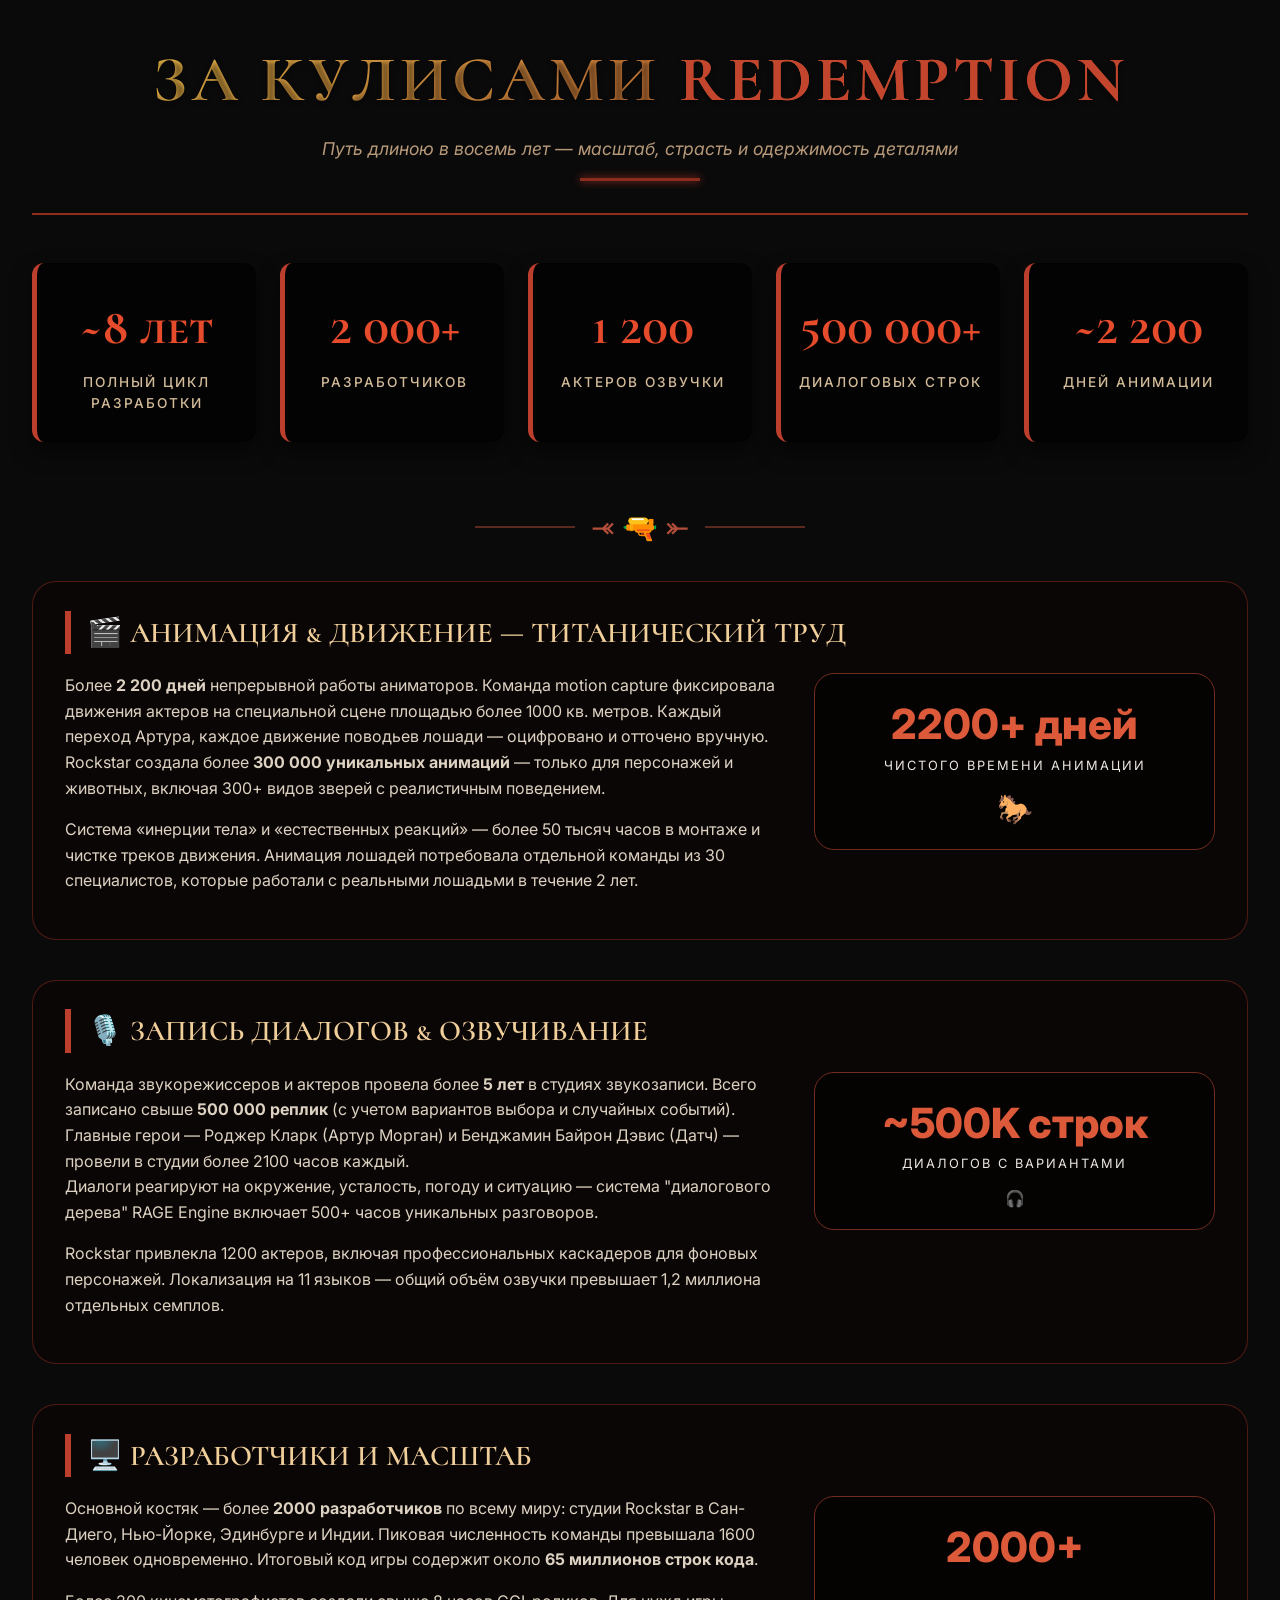
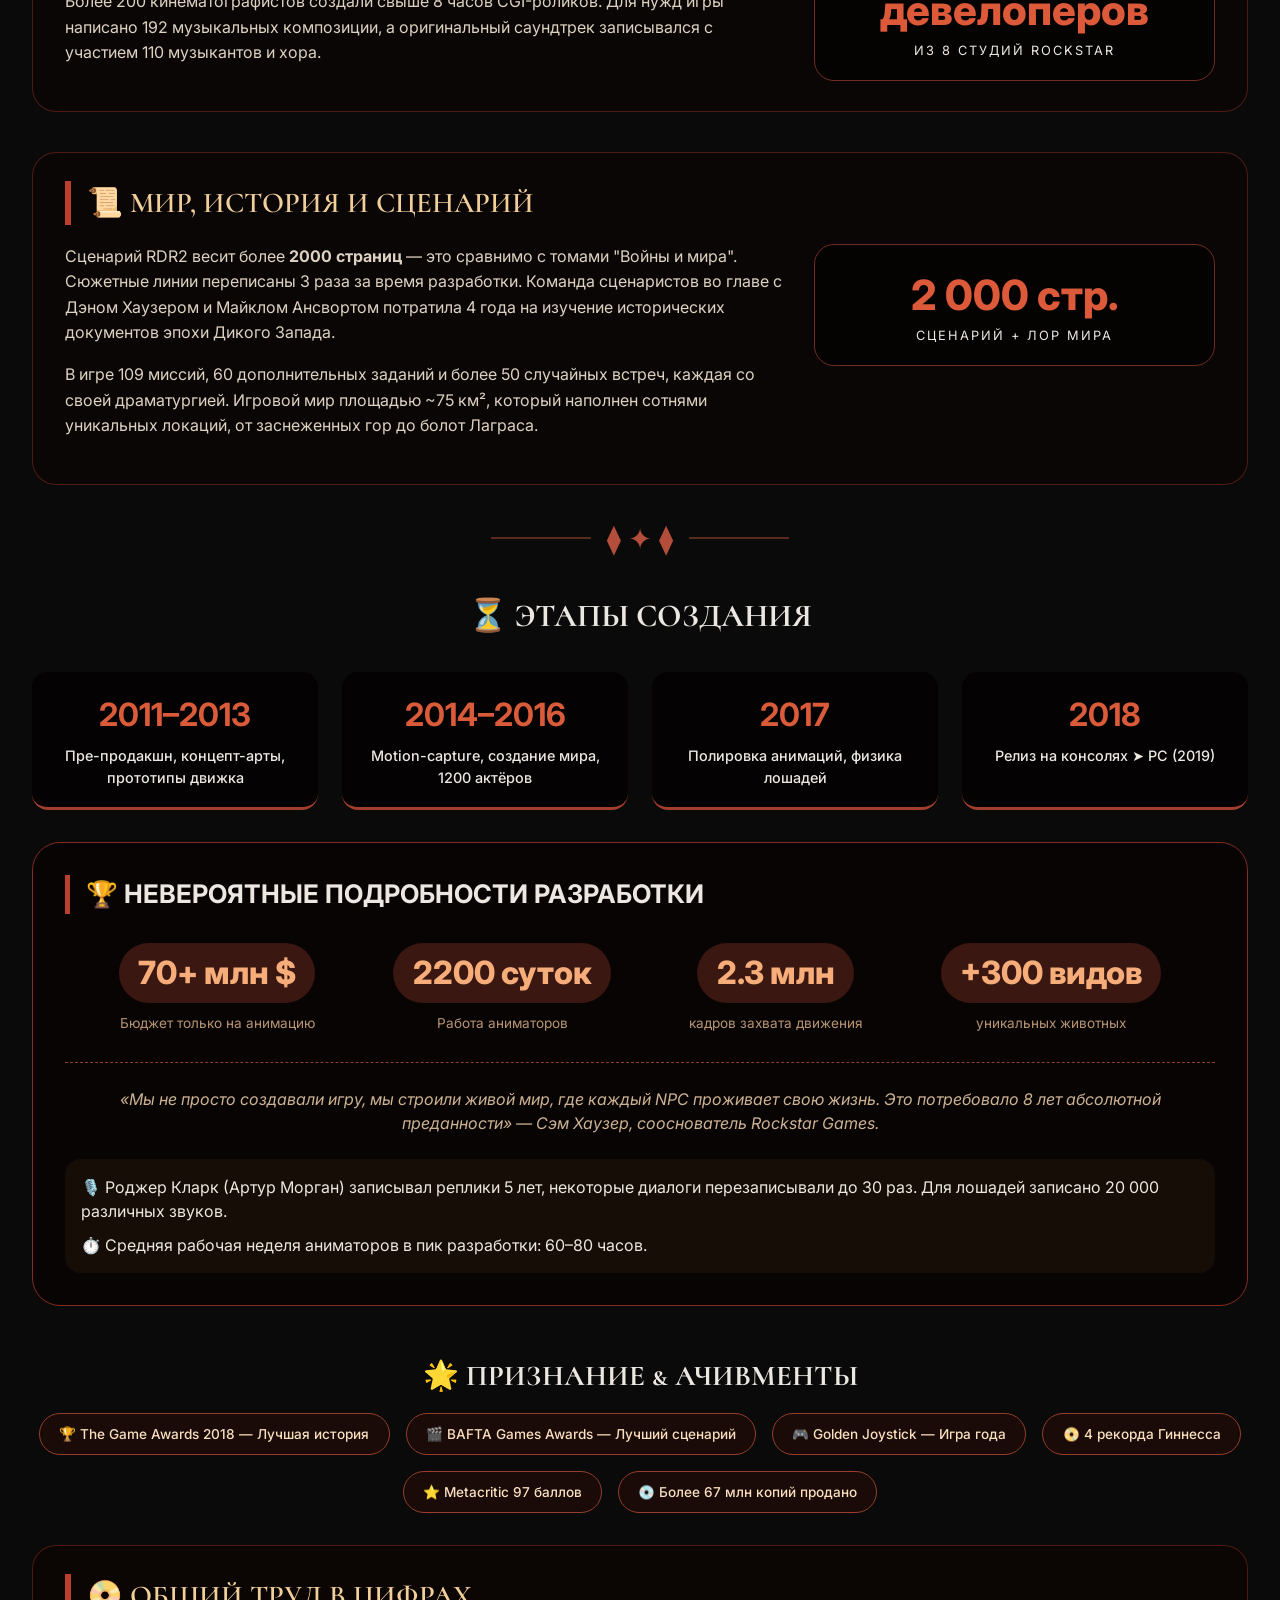
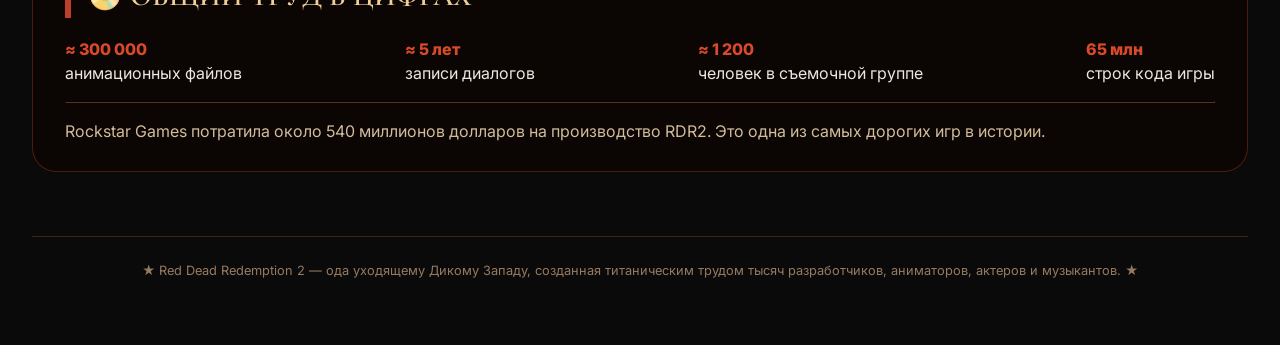
==== achievements.html @ f27c742d "Add files via upload" ====
<!DOCTYPE html>
<html lang="ru">
<head>
    <meta charset="UTF-8">
    <meta name="viewport" content="width=device-width, initial-scale=1.0, user-scalable=yes">
    <title>Red Dead Redemption 2 | Путь разработки & Достижения</title>
    <link href="https://fonts.googleapis.com/css2?family=Cormorant+SC:wght@300;400;600;700&family=Inter:opsz,wght@14..32,300;14..32,400;14..32,600;14..32,700&display=swap" rel="stylesheet">
    <style>
        * {
            margin: 0;
            padding: 0;
            box-sizing: border-box;
        }

        body {
            position: relative;
            background: #0a0a0a;
            font-family: 'Inter', 'Segoe UI', system-ui, sans-serif;
            color: #ece7e1;
            line-height: 1.5;
            scroll-behavior: smooth;
            min-height: 100vh;
        }

        /* НОВЫЙ ФОН - СИЛУЭТ КОВБОЯ / ВЕСТЕРН */
        body::before {
            content: "";
            position: fixed;
            top: 0;
            left: 0;
            width: 100%;
            height: 100%;
            z-index: -2;
            background-image: url('https://images.pexels.com/photos/1413412/rancher-sunset-silhouette-horse-1413412.jpeg?auto=compress&cs=tinysrgb&w=1600');
            background-size: cover;
            background-position: center 40%;
            background-repeat: no-repeat;
            filter: brightness(0.28) contrast(1.15) sepia(0.25) saturate(0.9);
        }

        /* ЛЁГКАЯ ТЕКСТУРА ДЛЯ АТМОСФЕРЫ (можно убрать, если не нравится) */
        body::after {
            content: "";
            position: fixed;
            top: 0;
            left: 0;
            width: 100%;
            height: 100%;
            z-index: -1;
            background-image: url('https://www.transparenttextures.com/patterns/old-map.png');
            background-repeat: repeat;
            opacity: 0.12;
            pointer-events: none;
        }

        ::-webkit-scrollbar {
            width: 8px;
        }
        ::-webkit-scrollbar-track {
            background: #1a0a0a;
        }
        ::-webkit-scrollbar-thumb {
            background: #8b2c1d;
            border-radius: 6px;
        }

        .rdr-container {
            max-width: 1400px;
            margin: 0 auto;
            padding: 2rem 2rem 4rem;
            position: relative;
            z-index: 1;
        }

        .achievement-hero {
            text-align: center;
            margin-bottom: 3rem;
            border-bottom: 2px solid #942c1c;
            padding-bottom: 2rem;
        }
        .achievement-hero h1 {
            font-family: 'Cormorant SC', serif;
            font-size: 4rem;
            letter-spacing: 4px;
            font-weight: 700;
            text-transform: uppercase;
            background: linear-gradient(135deg, #f2c94c, #c0392b);
            -webkit-background-clip: text;
            background-clip: text;
            color: transparent;
            text-shadow: 0 2px 5px rgba(0,0,0,0.5);
        }
        .hero-sub {
            font-size: 1.1rem;
            color: #b89a7a;
            margin-top: 0.5rem;
            font-style: italic;
        }
        .brand-sep {
            width: 120px;
            height: 3px;
            background: #8b2c1d;
            margin: 1rem auto 0;
            box-shadow: 0 0 8px #c0392b;
        }

        .stats-grid {
            display: flex;
            flex-wrap: wrap;
            justify-content: space-between;
            gap: 1.5rem;
            margin: 3rem 0 4rem;
        }
        .stat-card {
            background: rgba(0, 0, 0, 0.7);
            backdrop-filter: blur(4px);
            border-left: 5px solid #bc3f2e;
            flex: 1;
            min-width: 170px;
            padding: 1.8rem 1rem;
            text-align: center;
            border-radius: 12px;
            transition: all 0.2s ease;
            box-shadow: 0 10px 20px rgba(0,0,0,0.5);
        }
        .stat-card:hover {
            transform: translateY(-6px);
            border-left-color: #e6552e;
            background: rgba(20, 5, 5, 0.85);
        }
        .stat-number {
            font-size: 3rem;
            font-weight: 800;
            font-family: 'Cormorant SC', monospace;
            color: #e64b2c;
        }
        .stat-label {
            font-size: 0.85rem;
            text-transform: uppercase;
            font-weight: 500;
            letter-spacing: 2px;
            color: #d4bc9a;
            margin-top: 8px;
        }

        .revolver-divider {
            display: flex;
            justify-content: center;
            align-items: center;
            gap: 1rem;
            margin: 2rem 0;
        }
        .divider-line {
            height: 2px;
            background: #5a2a1f;
            width: 100px;
        }
        .divider-icon {
            color: #b34e3a;
            font-size: 1.8rem;
        }

        .dev-facts {
            display: flex;
            flex-direction: column;
            gap: 2.5rem;
        }
        .fact-block {
            background: rgba(12, 6, 6, 0.75);
            border-radius: 24px;
            padding: 1.8rem 2rem;
            border: 1px solid rgba(180, 60, 40, 0.4);
            backdrop-filter: blur(4px);
        }
        .fact-block h2 {
            font-size: 1.8rem;
            font-weight: 600;
            font-family: 'Cormorant SC', serif;
            border-left: 6px solid #bc3f2e;
            padding-left: 1rem;
            margin-bottom: 1.2rem;
            color: #f0cf9a;
        }
        .fact-detail {
            display: flex;
            flex-wrap: wrap;
            gap: 1.8rem;
            justify-content: space-between;
            align-items: flex-start;
        }
        .fact-text {
            flex: 2;
            font-size: 1rem;
            color: #ddd2c2;
            line-height: 1.6;
        }
        .fact-text p {
            margin-bottom: 1rem;
        }
        .fact-highlight {
            flex: 1;
            background: #00000080;
            border-radius: 20px;
            padding: 1.2rem;
            text-align: center;
            border: 1px solid #712e1f;
            backdrop-filter: blur(2px);
        }
        .highlight-number {
            font-size: 2.6rem;
            font-weight: 800;
            color: #dc5a3a;
        }
        .highlight-caption {
            font-size: 0.8rem;
            text-transform: uppercase;
            letter-spacing: 2px;
        }

        .timeline-grid {
            display: grid;
            grid-template-columns: repeat(auto-fit, minmax(240px, 1fr));
            gap: 1.5rem;
            margin: 2rem 0;
        }
        .timeline-item {
            background: #030000cc;
            padding: 1.2rem;
            border-radius: 16px;
            text-align: center;
            border-bottom: 3px solid #a03f2c;
            backdrop-filter: blur(3px);
        }
        .timeline-year {
            font-size: 2rem;
            font-weight: 700;
            color: #da5b3a;
        }
        .timeline-desc {
            font-weight: 500;
            font-size: 0.9rem;
            margin-top: 6px;
        }

        .dev-crew {
            background: rgba(10, 4, 4, 0.85);
            border-radius: 28px;
            padding: 2rem;
            margin-top: 1rem;
            border: 1px solid #862c1e;
            backdrop-filter: blur(5px);
        }
        .crew-stats {
            display: flex;
            flex-wrap: wrap;
            justify-content: space-evenly;
            gap: 1.5rem;
            margin: 1.8rem 0;
        }
        .crew-stat {
            text-align: center;
        }
        .crew-number {
            font-size: 2rem;
            font-weight: 800;
            background: #3a1710;
            padding: 0.4rem 1.2rem;
            border-radius: 60px;
            display: inline-block;
            color: #f6ad7a;
        }
        .crew-label {
            font-size: 0.85rem;
            margin-top: 0.6rem;
            color: #b79573;
        }
        .quote {
            font-style: italic;
            text-align: center;
            border-top: 1px dashed #8f412e;
            padding-top: 1.5rem;
            color: #ccb393;
        }

        .awards-section {
            margin: 3rem 0 2rem;
        }
        .awards-grid {
            display: flex;
            flex-wrap: wrap;
            gap: 1rem;
            justify-content: center;
        }
        .award-badge {
            background: #1e0c08cc;
            padding: 0.6rem 1.2rem;
            border-radius: 50px;
            font-size: 0.85rem;
            font-weight: 500;
            border: 1px solid #943f2c;
            color: #fadfbf;
            backdrop-filter: blur(2px);
        }

        .footer-note {
            text-align: center;
            margin-top: 4rem;
            padding-top: 1.5rem;
            border-top: 1px solid #3f241c;
            font-size: 0.8rem;
            color: #967a60;
        }

        @media (max-width: 780px) {
            .rdr-container {
                padding: 1rem;
            }
            .achievement-hero h1 {
                font-size: 2.6rem;
            }
            .stat-card {
                min-width: 140px;
            }
            .fact-block {
                padding: 1rem;
            }
        }
    </style>
</head>
<body>
<div class="rdr-container">
    <div class="achievement-hero">
        <h1>ЗА КУЛИСАМИ <span style="color:#c4452e;">REDEMPTION</span></h1>
        <div class="hero-sub">Путь длиною в восемь лет — масштаб, страсть и одержимость деталями</div>
        <div class="brand-sep"></div>
    </div>

    <div class="stats-grid">
        <div class="stat-card"><div class="stat-number">~8 лет</div><div class="stat-label">Полный цикл разработки</div></div>
        <div class="stat-card"><div class="stat-number">2 000+</div><div class="stat-label">разработчиков</div></div>
        <div class="stat-card"><div class="stat-number">1 200</div><div class="stat-label">актеров озвучки</div></div>
        <div class="stat-card"><div class="stat-number">500 000+</div><div class="stat-label">диалоговых строк</div></div>
        <div class="stat-card"><div class="stat-number">~2 200</div><div class="stat-label">дней анимации</div></div>
    </div>

    <div class="revolver-divider"><div class="divider-line"></div><div class="divider-icon">⤛ 🔫 ⤜</div><div class="divider-line"></div></div>

    <div class="dev-facts">
        <div class="fact-block">
            <h2>🎬 АНИМАЦИЯ & ДВИЖЕНИЕ — ТИТАНИЧЕСКИЙ ТРУД</h2>
            <div class="fact-detail">
                <div class="fact-text">
                    <p>Более <strong>2 200 дней</strong> непрерывной работы аниматоров. Команда motion capture фиксировала движения актеров на специальной сцене площадью более 1000 кв. метров. Каждый переход Артура, каждое движение поводьев лошади — оцифровано и отточено вручную. Rockstar создала более <strong>300 000 уникальных анимаций</strong> — только для персонажей и животных, включая 300+ видов зверей с реалистичным поведением.</p>
                    <p>Система «инерции тела» и «естественных реакций» — более 50 тысяч часов в монтаже и чистке треков движения. Анимация лошадей потребовала отдельной команды из 30 специалистов, которые работали с реальными лошадьми в течение 2 лет.</p>
                </div>
                <div class="fact-highlight"><div class="highlight-number">2200+ дней</div><div class="highlight-caption">чистого времени анимации</div><div style="margin-top: 12px; font-size: 1.8rem;">🐎</div></div>
            </div>
        </div>

        <div class="fact-block">
            <h2>🎙️ ЗАПИСЬ ДИАЛОГОВ & ОЗВУЧИВАНИЕ</h2>
            <div class="fact-detail">
                <div class="fact-text">
                    <p>Команда звукорежиссеров и актеров провела более <strong>5 лет</strong> в студиях звукозаписи. Всего записано свыше <strong>500 000 реплик</strong> (с учетом вариантов выбора и случайных событий). Главные герои — Роджер Кларк (Артур Морган) и Бенджамин Байрон Дэвис (Датч) — провели в студии более 2100 часов каждый.<br> Диалоги реагируют на окружение, усталость, погоду и ситуацию — система "диалогового дерева" RAGE Engine включает 500+ часов уникальных разговоров.</p>
                    <p>Rockstar привлекла 1200 актеров, включая профессиональных каскадеров для фоновых персонажей. Локализация на 11 языков — общий объём озвучки превышает 1,2 миллиона отдельных семплов.</p>
                </div>
                <div class="fact-highlight"><div class="highlight-number">~500K строк</div><div class="highlight-caption">диалогов с вариантами</div><div style="margin-top: 12px;">🎧</div></div>
            </div>
        </div>

        <div class="fact-block">
            <h2>🖥️ РАЗРАБОТЧИКИ И МАСШТАБ</h2>
            <div class="fact-detail">
                <div class="fact-text">
                    <p>Основной костяк — более <strong>2000 разработчиков</strong> по всему миру: студии Rockstar в Сан-Диего, Нью-Йорке, Эдинбурге и Индии. Пиковая численность команды превышала 1600 человек одновременно. Итоговый код игры содержит около <strong>65 миллионов строк кода</strong>.</p>
                    <p>Более 200 кинематографистов создали свыше 8 часов CGI-роликов. Для нужд игры написано 192 музыкальных композиции, а оригинальный саундтрек записывался с участием 110 музыкантов и хора.</p>
                </div>
                <div class="fact-highlight"><div class="highlight-number">2000+ девелоперов</div><div class="highlight-caption">из 8 студий Rockstar</div></div>
            </div>
        </div>

        <div class="fact-block">
            <h2>📜 МИР, ИСТОРИЯ И СЦЕНАРИЙ</h2>
            <div class="fact-detail">
                <div class="fact-text">
                    <p>Сценарий RDR2 весит более <strong>2000 страниц</strong> — это сравнимо с томами "Войны и мира". Сюжетные линии переписаны 3 раза за время разработки. Команда сценаристов во главе с Дэном Хаузером и Майклом Ансвортом потратила 4 года на изучение исторических документов эпохи Дикого Запада.</p>
                    <p>В игре 109 миссий, 60 дополнительных заданий и более 50 случайных встреч, каждая со своей драматургией. Игровой мир площадью ~75 км², который наполнен сотнями уникальных локаций, от заснеженных гор до болот Лаграса.</p>
                </div>
                <div class="fact-highlight"><div class="highlight-number">2 000 стр.</div><div class="highlight-caption">сценарий + лор мира</div></div>
            </div>
        </div>
    </div>

    <div class="revolver-divider"><div class="divider-line"></div><div class="divider-icon">⧫ ✦ ⧫</div><div class="divider-line"></div></div>
    <h2 style="font-family: 'Cormorant SC'; font-size: 2rem; text-align:center; margin: 0 0 1rem;">⏳ ЭТАПЫ СОЗДАНИЯ</h2>
    <div class="timeline-grid">
        <div class="timeline-item"><div class="timeline-year">2011–2013</div><div class="timeline-desc">Пре-продакшн, концепт-арты, прототипы движка</div></div>
        <div class="timeline-item"><div class="timeline-year">2014–2016</div><div class="timeline-desc">Motion-capture, создание мира, 1200 актёров</div></div>
        <div class="timeline-item"><div class="timeline-year">2017</div><div class="timeline-desc">Полировка анимаций, физика лошадей</div></div>
        <div class="timeline-item"><div class="timeline-year">2018</div><div class="timeline-desc">Релиз на консолях ➤ PC (2019)</div></div>
    </div>

    <div class="dev-crew">
        <h2 style="font-size: 1.6rem; border-left: 5px solid #bc3f2e; padding-left: 1rem;">🏆 НЕВЕРОЯТНЫЕ ПОДРОБНОСТИ РАЗРАБОТКИ</h2>
        <div class="crew-stats">
            <div class="crew-stat"><span class="crew-number">70+ млн $</span><div class="crew-label">Бюджет только на анимацию</div></div>
            <div class="crew-stat"><span class="crew-number">2200 суток</span><div class="crew-label">Работа аниматоров</div></div>
            <div class="crew-stat"><span class="crew-number">2.3 млн</span><div class="crew-label">кадров захвата движения</div></div>
            <div class="crew-stat"><span class="crew-number">+300 видов</span><div class="crew-label">уникальных животных</div></div>
        </div>
        <div class="quote">
            «Мы не просто создавали игру, мы строили живой мир, где каждый NPC проживает свою жизнь. Это потребовало 8 лет абсолютной преданности» — Сэм Хаузер, сооснователь Rockstar Games.
        </div>
        <div style="background:#191007cc; border-radius: 1rem; padding: 1rem; margin-top: 1.5rem;">
            <p>🎙️ Роджер Кларк (Артур Морган) записывал реплики 5 лет, некоторые диалоги перезаписывали до 30 раз. Для лошадей записано 20 000 различных звуков.</p>
            <p style="margin-top: 10px;">⏱️ Средняя рабочая неделя аниматоров в пик разработки: 60–80 часов.</p>
        </div>
    </div>

    <div class="awards-section">
        <h2 style="font-family: 'Cormorant SC'; font-size: 1.8rem; text-align: center; margin-bottom: 1rem;">🌟 ПРИЗНАНИЕ & АЧИВМЕНТЫ</h2>
        <div class="awards-grid">
            <span class="award-badge">🏆 The Game Awards 2018 — Лучшая история</span>
            <span class="award-badge">🎬 BAFTA Games Awards — Лучший сценарий</span>
            <span class="award-badge">🎮 Golden Joystick — Игра года</span>
            <span class="award-badge">📀 4 рекорда Гиннесса</span>
            <span class="award-badge">⭐ Metacritic 97 баллов</span>
            <span class="award-badge">💿 Более 67 млн копий продано</span>
        </div>
    </div>

    <div class="fact-block" style="background: #0c0502cc;">
        <h2>📀 ОБЩИЙ ТРУД В ЦИФРАХ</h2>
        <div style="display: flex; flex-wrap: wrap; justify-content: space-between; gap: 16px;">
            <div><span style="color: #d94a2b; font-weight:800;">≈ 300 000</span><br>анимационных файлов</div>
            <div><span style="color: #d94a2b; font-weight:800;">≈ 5 лет</span><br>записи диалогов</div>
            <div><span style="color: #d94a2b; font-weight:800;">≈ 1 200</span><br>человек в съемочной группе</div>
            <div><span style="color: #d94a2b; font-weight:800;">65 млн</span><br>строк кода игры</div>
        </div>
        <hr style="border-color: #5e2f22; margin: 1rem 0;">
        <p style="color: #d3bc9b;">Rockstar Games потратила около 540 миллионов долларов на производство RDR2. Это одна из самых дорогих игр в истории.</p>
    </div>

    <div class="footer-note">
        <p>★ Red Dead Redemption 2 — ода уходящему Дикому Западу, созданная титаническим трудом тысяч разработчиков, аниматоров, актеров и музыкантов. ★</p>
    </div>
</div>
</body>
</html>
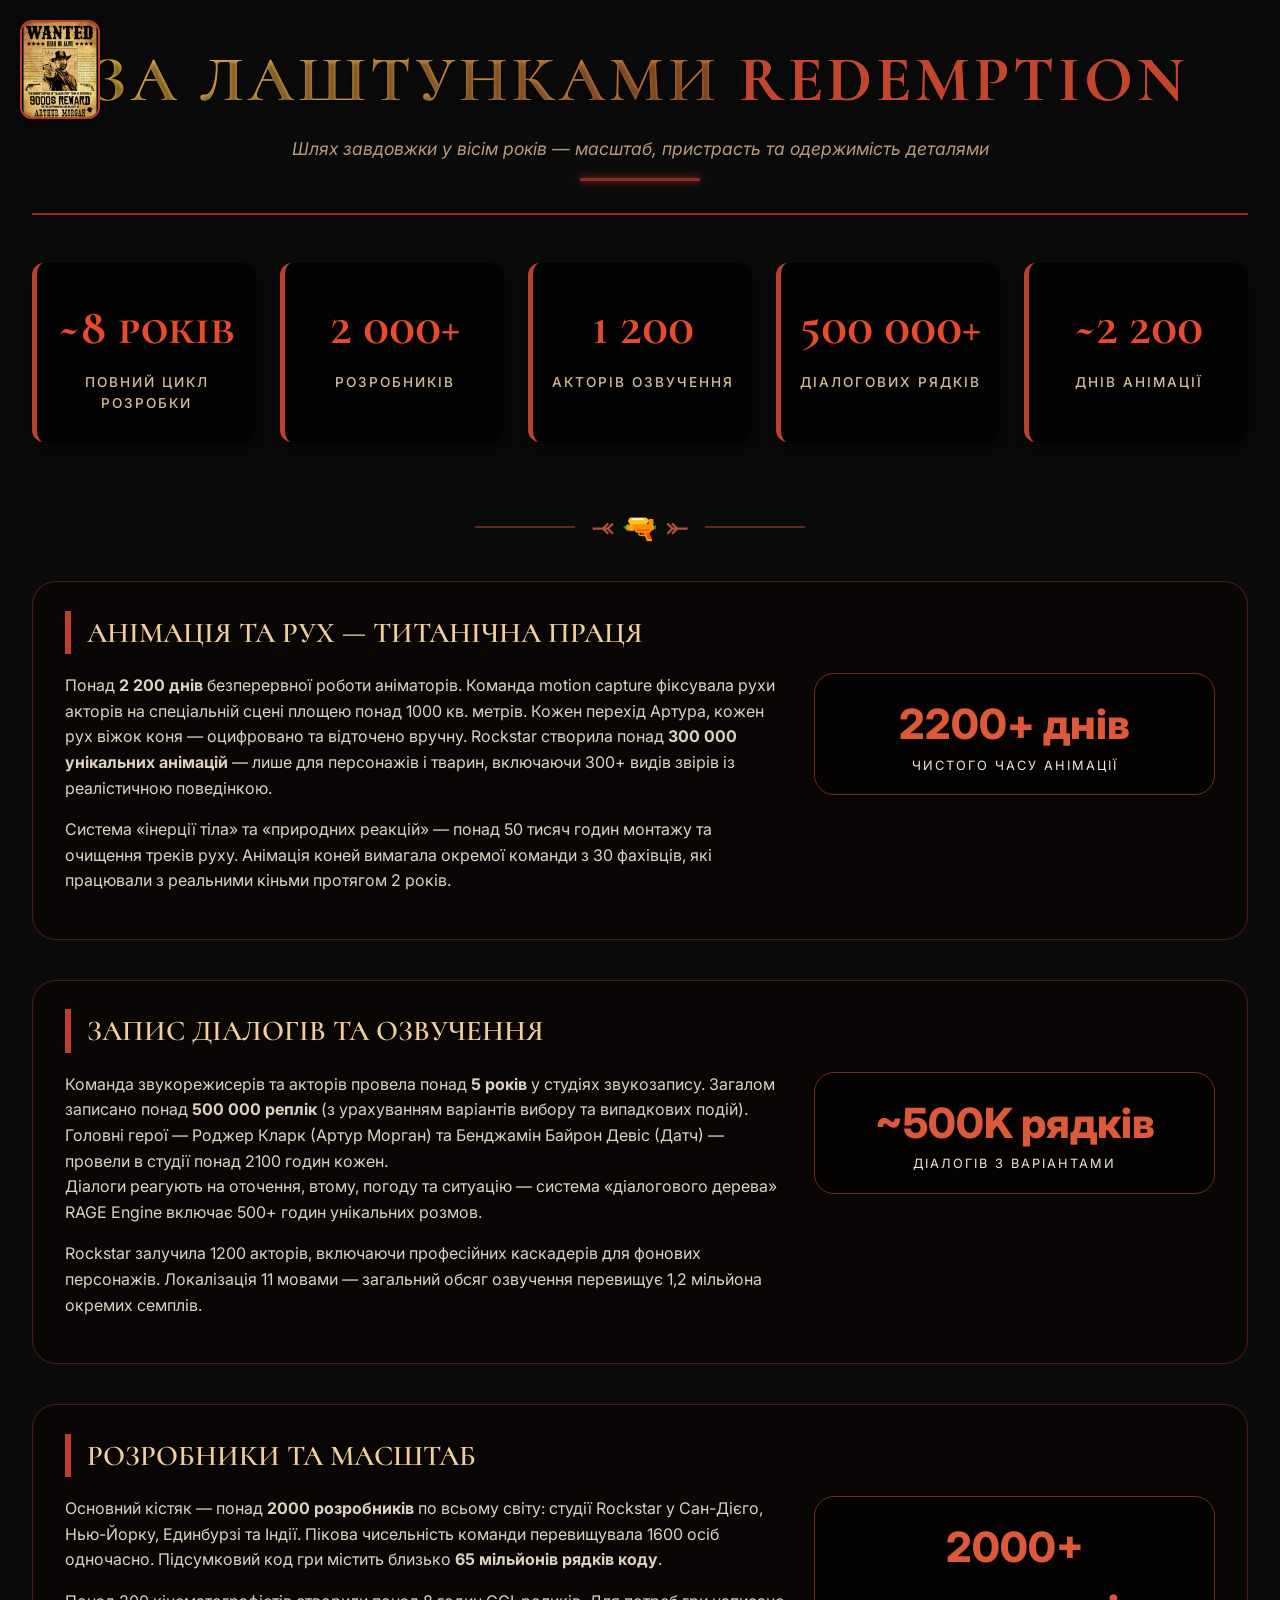
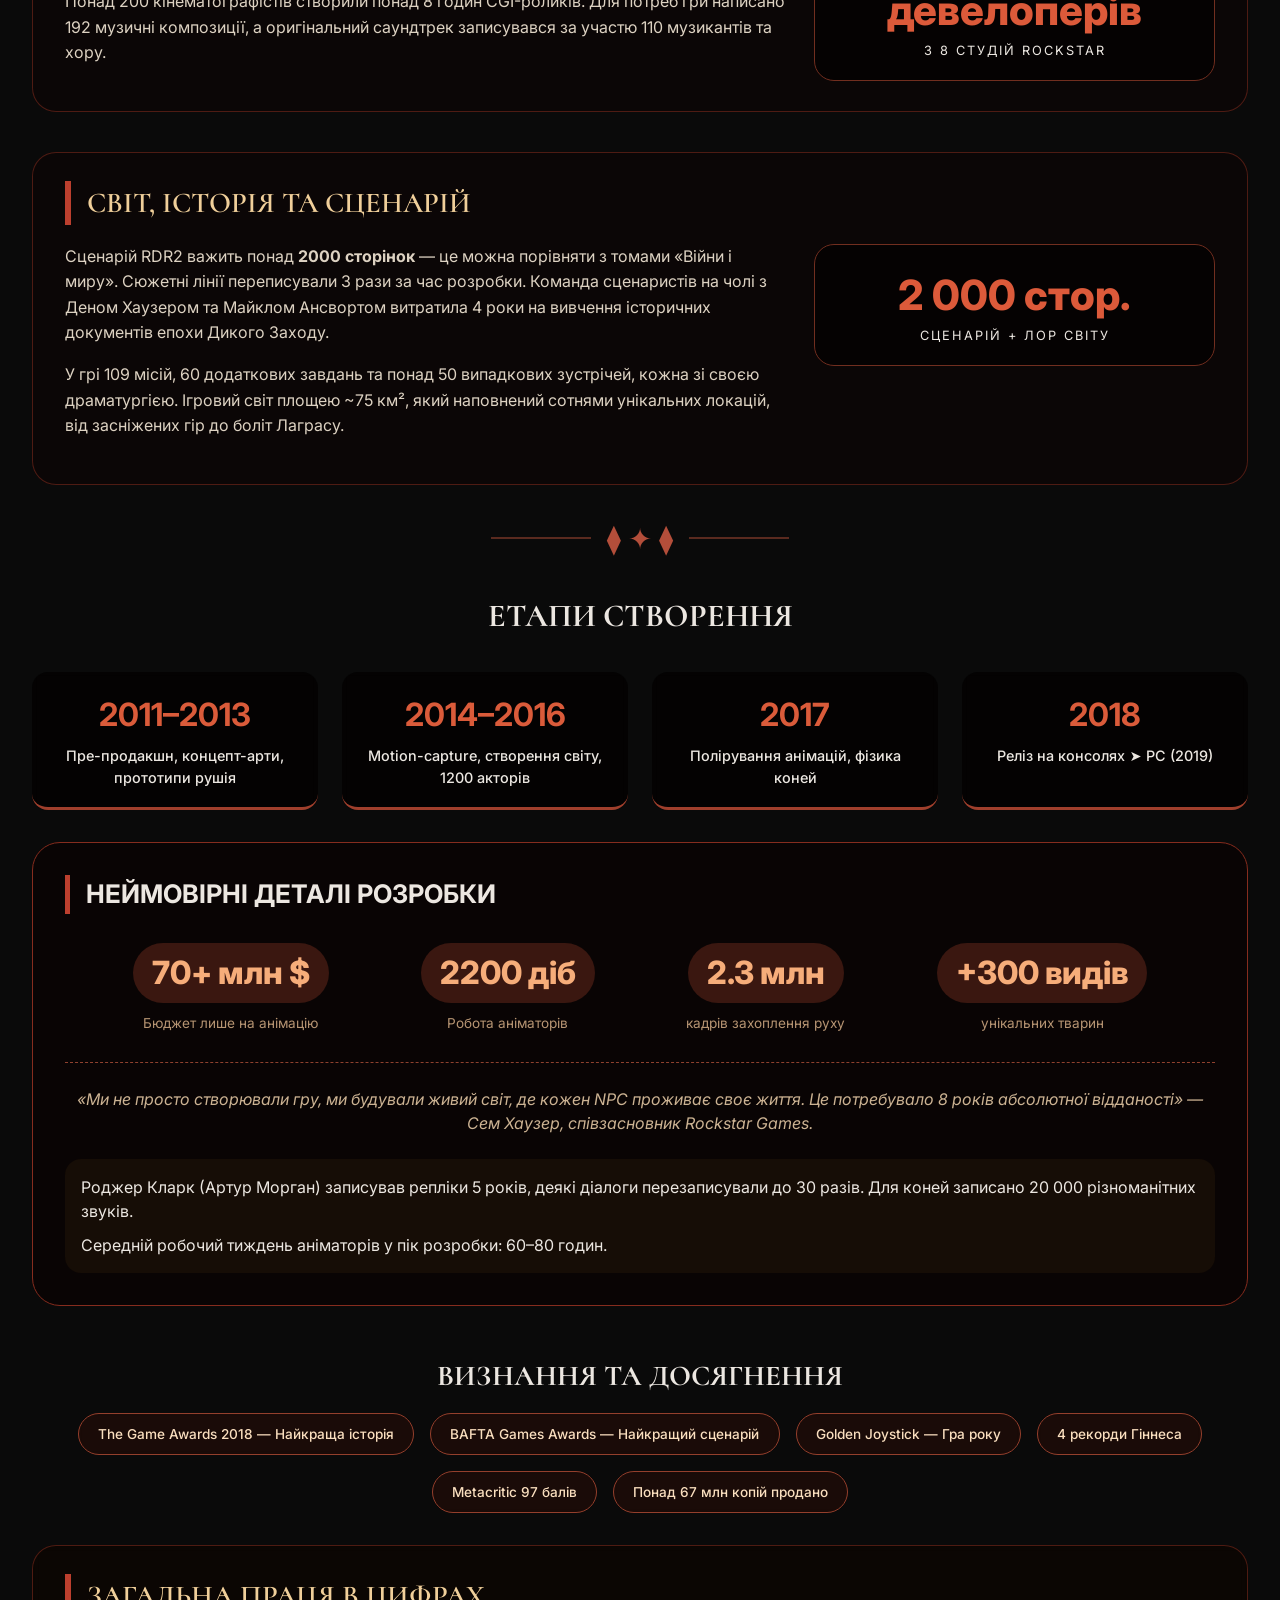
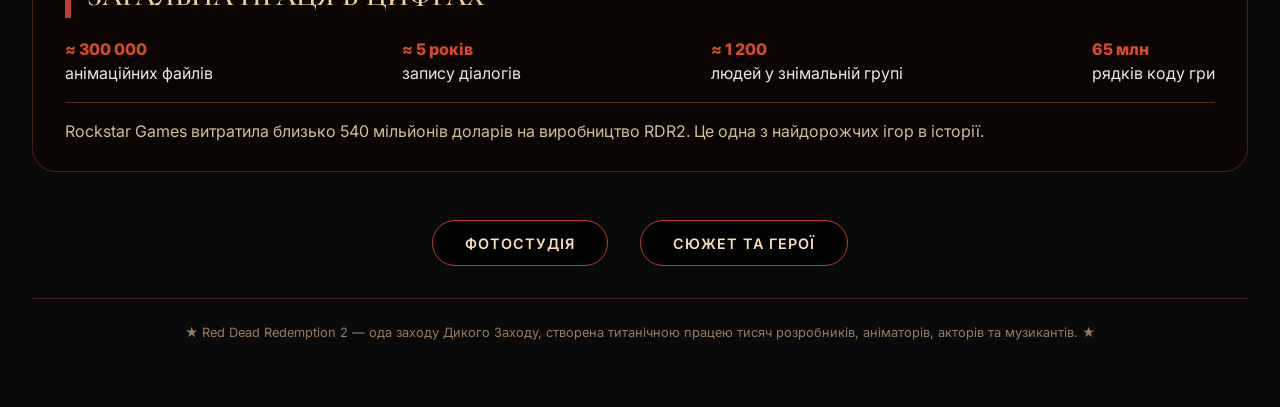
==== commit 68cfcb7d: "Add files via upload" ====
--- a/achievements.html
+++ b/achievements.html
@@ -1,9 +1,9 @@
 <!DOCTYPE html>
-<html lang="ru">
+<html lang="uk">
 <head>
     <meta charset="UTF-8">
     <meta name="viewport" content="width=device-width, initial-scale=1.0, user-scalable=yes">
-    <title>Red Dead Redemption 2 | Путь разработки & Достижения</title>
+    <title>Red Dead Redemption 2 | Шлях розробки та Досягнення</title>
     <link href="https://fonts.googleapis.com/css2?family=Cormorant+SC:wght@300;400;600;700&family=Inter:opsz,wght@14..32,300;14..32,400;14..32,600;14..32,700&display=swap" rel="stylesheet">
     <style>
         * {
@@ -22,7 +22,6 @@
             min-height: 100vh;
         }
 
-        /* НОВЫЙ ФОН - СИЛУЭТ КОВБОЯ / ВЕСТЕРН */
         body::before {
             content: "";
             position: fixed;
@@ -38,7 +37,6 @@
             filter: brightness(0.28) contrast(1.15) sepia(0.25) saturate(0.9);
         }
 
-        /* ЛЁГКАЯ ТЕКСТУРА ДЛЯ АТМОСФЕРЫ (можно убрать, если не нравится) */
         body::after {
             content: "";
             position: fixed;
@@ -72,6 +70,29 @@
             z-index: 1;
         }
 
+        .back-home {
+            position: fixed;
+            top: 20px;
+            left: 20px;
+            z-index: 100;
+            transition: transform 0.2s ease;
+            cursor: pointer;
+        }
+        .back-home img {
+            width: 80px;
+            height: auto;
+            border-radius: 12px;
+            border: 2px solid #bc3f2e;
+            box-shadow: 0 5px 15px rgba(0,0,0,0.5);
+            transition: all 0.2s;
+            background: #1a0a0a;
+        }
+        .back-home img:hover {
+            transform: scale(1.05);
+            border-color: #e6552e;
+            box-shadow: 0 8px 20px rgba(0,0,0,0.7);
+        }
+
         .achievement-hero {
             text-align: center;
             margin-bottom: 3rem;
@@ -302,9 +323,39 @@
             backdrop-filter: blur(2px);
         }
 
+        .bottom-nav {
+            display: flex;
+            justify-content: center;
+            gap: 2rem;
+            margin: 3rem 0 1rem;
+            flex-wrap: wrap;
+        }
+        .nav-btn {
+            background: rgba(0, 0, 0, 0.7);
+            backdrop-filter: blur(5px);
+            border: 1px solid #bc3f2e;
+            border-radius: 50px;
+            padding: 0.7rem 2rem;
+            text-decoration: none;
+            color: #fadfbf;
+            font-weight: 600;
+            letter-spacing: 1px;
+            font-size: 0.9rem;
+            transition: all 0.2s;
+            display: inline-flex;
+            align-items: center;
+            gap: 8px;
+        }
+        .nav-btn:hover {
+            background: #bc3f2e;
+            color: #0a0505;
+            border-color: #e6552e;
+            transform: translateY(-2px);
+        }
+
         .footer-note {
             text-align: center;
-            margin-top: 4rem;
+            margin-top: 2rem;
             padding-top: 1.5rem;
             border-top: 1px solid #3f241c;
             font-size: 0.8rem;
@@ -324,125 +375,142 @@
             .fact-block {
                 padding: 1rem;
             }
+            .back-home img {
+                width: 55px;
+            }
+            .back-home {
+                top: 10px;
+                left: 10px;
+            }
         }
     </style>
 </head>
 <body>
+
+<a href="index.html" class="back-home">
+    <img src="back.png" alt="Розшукується Артур Морган - Повернутися в головне меню">
+</a>
+
 <div class="rdr-container">
     <div class="achievement-hero">
-        <h1>ЗА КУЛИСАМИ <span style="color:#c4452e;">REDEMPTION</span></h1>
-        <div class="hero-sub">Путь длиною в восемь лет — масштаб, страсть и одержимость деталями</div>
+        <h1>ЗА ЛАШТУНКАМИ <span style="color:#c4452e;">REDEMPTION</span></h1>
+        <div class="hero-sub">Шлях завдовжки у вісім років — масштаб, пристрасть та одержимість деталями</div>
         <div class="brand-sep"></div>
     </div>
 
     <div class="stats-grid">
-        <div class="stat-card"><div class="stat-number">~8 лет</div><div class="stat-label">Полный цикл разработки</div></div>
-        <div class="stat-card"><div class="stat-number">2 000+</div><div class="stat-label">разработчиков</div></div>
-        <div class="stat-card"><div class="stat-number">1 200</div><div class="stat-label">актеров озвучки</div></div>
-        <div class="stat-card"><div class="stat-number">500 000+</div><div class="stat-label">диалоговых строк</div></div>
-        <div class="stat-card"><div class="stat-number">~2 200</div><div class="stat-label">дней анимации</div></div>
+        <div class="stat-card"><div class="stat-number">~8 років</div><div class="stat-label">Повний цикл розробки</div></div>
+        <div class="stat-card"><div class="stat-number">2 000+</div><div class="stat-label">розробників</div></div>
+        <div class="stat-card"><div class="stat-number">1 200</div><div class="stat-label">акторів озвучення</div></div>
+        <div class="stat-card"><div class="stat-number">500 000+</div><div class="stat-label">діалогових рядків</div></div>
+        <div class="stat-card"><div class="stat-number">~2 200</div><div class="stat-label">днів анімації</div></div>
     </div>
 
     <div class="revolver-divider"><div class="divider-line"></div><div class="divider-icon">⤛ 🔫 ⤜</div><div class="divider-line"></div></div>
 
     <div class="dev-facts">
         <div class="fact-block">
-            <h2>🎬 АНИМАЦИЯ & ДВИЖЕНИЕ — ТИТАНИЧЕСКИЙ ТРУД</h2>
+            <h2>АНІМАЦІЯ ТА РУХ — ТИТАНІЧНА ПРАЦЯ</h2>
             <div class="fact-detail">
                 <div class="fact-text">
-                    <p>Более <strong>2 200 дней</strong> непрерывной работы аниматоров. Команда motion capture фиксировала движения актеров на специальной сцене площадью более 1000 кв. метров. Каждый переход Артура, каждое движение поводьев лошади — оцифровано и отточено вручную. Rockstar создала более <strong>300 000 уникальных анимаций</strong> — только для персонажей и животных, включая 300+ видов зверей с реалистичным поведением.</p>
-                    <p>Система «инерции тела» и «естественных реакций» — более 50 тысяч часов в монтаже и чистке треков движения. Анимация лошадей потребовала отдельной команды из 30 специалистов, которые работали с реальными лошадьми в течение 2 лет.</p>
+                    <p>Понад <strong>2 200 днів</strong> безперервної роботи аніматорів. Команда motion capture фіксувала рухи акторів на спеціальній сцені площею понад 1000 кв. метрів. Кожен перехід Артура, кожен рух віжок коня — оцифровано та відточено вручну. Rockstar створила понад <strong>300 000 унікальних анімацій</strong> — лише для персонажів і тварин, включаючи 300+ видів звірів із реалістичною поведінкою.</p>
+                    <p>Система «інерції тіла» та «природних реакцій» — понад 50 тисяч годин монтажу та очищення треків руху. Анімація коней вимагала окремої команди з 30 фахівців, які працювали з реальними кіньми протягом 2 років.</p>
                 </div>
-                <div class="fact-highlight"><div class="highlight-number">2200+ дней</div><div class="highlight-caption">чистого времени анимации</div><div style="margin-top: 12px; font-size: 1.8rem;">🐎</div></div>
+                <div class="fact-highlight"><div class="highlight-number">2200+ днів</div><div class="highlight-caption">чистого часу анімації</div></div>
             </div>
         </div>
 
         <div class="fact-block">
-            <h2>🎙️ ЗАПИСЬ ДИАЛОГОВ & ОЗВУЧИВАНИЕ</h2>
+            <h2>ЗАПИС ДІАЛОГІВ ТА ОЗВУЧЕННЯ</h2>
             <div class="fact-detail">
                 <div class="fact-text">
-                    <p>Команда звукорежиссеров и актеров провела более <strong>5 лет</strong> в студиях звукозаписи. Всего записано свыше <strong>500 000 реплик</strong> (с учетом вариантов выбора и случайных событий). Главные герои — Роджер Кларк (Артур Морган) и Бенджамин Байрон Дэвис (Датч) — провели в студии более 2100 часов каждый.<br> Диалоги реагируют на окружение, усталость, погоду и ситуацию — система "диалогового дерева" RAGE Engine включает 500+ часов уникальных разговоров.</p>
-                    <p>Rockstar привлекла 1200 актеров, включая профессиональных каскадеров для фоновых персонажей. Локализация на 11 языков — общий объём озвучки превышает 1,2 миллиона отдельных семплов.</p>
+                    <p>Команда звукорежисерів та акторів провела понад <strong>5 років</strong> у студіях звукозапису. Загалом записано понад <strong>500 000 реплік</strong> (з урахуванням варіантів вибору та випадкових подій). Головні герої — Роджер Кларк (Артур Морган) та Бенджамін Байрон Девіс (Датч) — провели в студії понад 2100 годин кожен.<br> Діалоги реагують на оточення, втому, погоду та ситуацію — система «діалогового дерева» RAGE Engine включає 500+ годин унікальних розмов.</p>
+                    <p>Rockstar залучила 1200 акторів, включаючи професійних каскадерів для фонових персонажів. Локалізація 11 мовами — загальний обсяг озвучення перевищує 1,2 мільйона окремих семплів.</p>
                 </div>
-                <div class="fact-highlight"><div class="highlight-number">~500K строк</div><div class="highlight-caption">диалогов с вариантами</div><div style="margin-top: 12px;">🎧</div></div>
+                <div class="fact-highlight"><div class="highlight-number">~500K рядків</div><div class="highlight-caption">діалогів з варіантами</div></div>
             </div>
         </div>
 
         <div class="fact-block">
-            <h2>🖥️ РАЗРАБОТЧИКИ И МАСШТАБ</h2>
+            <h2>РОЗРОБНИКИ ТА МАСШТАБ</h2>
             <div class="fact-detail">
                 <div class="fact-text">
-                    <p>Основной костяк — более <strong>2000 разработчиков</strong> по всему миру: студии Rockstar в Сан-Диего, Нью-Йорке, Эдинбурге и Индии. Пиковая численность команды превышала 1600 человек одновременно. Итоговый код игры содержит около <strong>65 миллионов строк кода</strong>.</p>
-                    <p>Более 200 кинематографистов создали свыше 8 часов CGI-роликов. Для нужд игры написано 192 музыкальных композиции, а оригинальный саундтрек записывался с участием 110 музыкантов и хора.</p>
+                    <p>Основний кістяк — понад <strong>2000 розробників</strong> по всьому світу: студії Rockstar у Сан-Дієго, Нью-Йорку, Единбурзі та Індії. Пікова чисельність команди перевищувала 1600 осіб одночасно. Підсумковий код гри містить близько <strong>65 мільйонів рядків коду</strong>.</p>
+                    <p>Понад 200 кінематографістів створили понад 8 годин CGI-роликів. Для потреб гри написано 192 музичні композиції, а оригінальний саундтрек записувався за участю 110 музикантів та хору.</p>
                 </div>
-                <div class="fact-highlight"><div class="highlight-number">2000+ девелоперов</div><div class="highlight-caption">из 8 студий Rockstar</div></div>
+                <div class="fact-highlight"><div class="highlight-number">2000+ девелоперів</div><div class="highlight-caption">з 8 студій Rockstar</div></div>
             </div>
         </div>
 
         <div class="fact-block">
-            <h2>📜 МИР, ИСТОРИЯ И СЦЕНАРИЙ</h2>
+            <h2>СВІТ, ІСТОРІЯ ТА СЦЕНАРІЙ</h2>
             <div class="fact-detail">
                 <div class="fact-text">
-                    <p>Сценарий RDR2 весит более <strong>2000 страниц</strong> — это сравнимо с томами "Войны и мира". Сюжетные линии переписаны 3 раза за время разработки. Команда сценаристов во главе с Дэном Хаузером и Майклом Ансвортом потратила 4 года на изучение исторических документов эпохи Дикого Запада.</p>
-                    <p>В игре 109 миссий, 60 дополнительных заданий и более 50 случайных встреч, каждая со своей драматургией. Игровой мир площадью ~75 км², который наполнен сотнями уникальных локаций, от заснеженных гор до болот Лаграса.</p>
+                    <p>Сценарій RDR2 важить понад <strong>2000 сторінок</strong> — це можна порівняти з томами «Війни і миру». Сюжетні лінії переписували 3 рази за час розробки. Команда сценаристів на чолі з Деном Хаузером та Майклом Ансвортом витратила 4 роки на вивчення історичних документів епохи Дикого Заходу.</p>
+                    <p>У грі 109 місій, 60 додаткових завдань та понад 50 випадкових зустрічей, кожна зі своєю драматургією. Ігровий світ площею ~75 км², який наповнений сотнями унікальних локацій, від засніжених гір до боліт Лаграсу.</p>
                 </div>
-                <div class="fact-highlight"><div class="highlight-number">2 000 стр.</div><div class="highlight-caption">сценарий + лор мира</div></div>
+                <div class="fact-highlight"><div class="highlight-number">2 000 стор.</div><div class="highlight-caption">сценарій + лор світу</div></div>
             </div>
         </div>
     </div>
 
     <div class="revolver-divider"><div class="divider-line"></div><div class="divider-icon">⧫ ✦ ⧫</div><div class="divider-line"></div></div>
-    <h2 style="font-family: 'Cormorant SC'; font-size: 2rem; text-align:center; margin: 0 0 1rem;">⏳ ЭТАПЫ СОЗДАНИЯ</h2>
+    <h2 style="font-family: 'Cormorant SC'; font-size: 2rem; text-align:center; margin: 0 0 1rem;">ЕТАПИ СТВОРЕННЯ</h2>
     <div class="timeline-grid">
-        <div class="timeline-item"><div class="timeline-year">2011–2013</div><div class="timeline-desc">Пре-продакшн, концепт-арты, прототипы движка</div></div>
-        <div class="timeline-item"><div class="timeline-year">2014–2016</div><div class="timeline-desc">Motion-capture, создание мира, 1200 актёров</div></div>
-        <div class="timeline-item"><div class="timeline-year">2017</div><div class="timeline-desc">Полировка анимаций, физика лошадей</div></div>
-        <div class="timeline-item"><div class="timeline-year">2018</div><div class="timeline-desc">Релиз на консолях ➤ PC (2019)</div></div>
+        <div class="timeline-item"><div class="timeline-year">2011–2013</div><div class="timeline-desc">Пре-продакшн, концепт-арти, прототипи рушія</div></div>
+        <div class="timeline-item"><div class="timeline-year">2014–2016</div><div class="timeline-desc">Motion-capture, створення світу, 1200 акторів</div></div>
+        <div class="timeline-item"><div class="timeline-year">2017</div><div class="timeline-desc">Полірування анімацій, фізика коней</div></div>
+        <div class="timeline-item"><div class="timeline-year">2018</div><div class="timeline-desc">Реліз на консолях ➤ PC (2019)</div></div>
     </div>
 
     <div class="dev-crew">
-        <h2 style="font-size: 1.6rem; border-left: 5px solid #bc3f2e; padding-left: 1rem;">🏆 НЕВЕРОЯТНЫЕ ПОДРОБНОСТИ РАЗРАБОТКИ</h2>
+        <h2 style="font-size: 1.6rem; border-left: 5px solid #bc3f2e; padding-left: 1rem;">НЕЙМОВІРНІ ДЕТАЛІ РОЗРОБКИ</h2>
         <div class="crew-stats">
-            <div class="crew-stat"><span class="crew-number">70+ млн $</span><div class="crew-label">Бюджет только на анимацию</div></div>
-            <div class="crew-stat"><span class="crew-number">2200 суток</span><div class="crew-label">Работа аниматоров</div></div>
-            <div class="crew-stat"><span class="crew-number">2.3 млн</span><div class="crew-label">кадров захвата движения</div></div>
-            <div class="crew-stat"><span class="crew-number">+300 видов</span><div class="crew-label">уникальных животных</div></div>
+            <div class="crew-stat"><span class="crew-number">70+ млн $</span><div class="crew-label">Бюджет лише на анімацію</div></div>
+            <div class="crew-stat"><span class="crew-number">2200 діб</span><div class="crew-label">Робота аніматорів</div></div>
+            <div class="crew-stat"><span class="crew-number">2.3 млн</span><div class="crew-label">кадрів захоплення руху</div></div>
+            <div class="crew-stat"><span class="crew-number">+300 видів</span><div class="crew-label">унікальних тварин</div></div>
         </div>
         <div class="quote">
-            «Мы не просто создавали игру, мы строили живой мир, где каждый NPC проживает свою жизнь. Это потребовало 8 лет абсолютной преданности» — Сэм Хаузер, сооснователь Rockstar Games.
+            «Ми не просто створювали гру, ми будували живий світ, де кожен NPC проживає своє життя. Це потребувало 8 років абсолютної відданості» — Сем Хаузер, співзасновник Rockstar Games.
         </div>
         <div style="background:#191007cc; border-radius: 1rem; padding: 1rem; margin-top: 1.5rem;">
-            <p>🎙️ Роджер Кларк (Артур Морган) записывал реплики 5 лет, некоторые диалоги перезаписывали до 30 раз. Для лошадей записано 20 000 различных звуков.</p>
-            <p style="margin-top: 10px;">⏱️ Средняя рабочая неделя аниматоров в пик разработки: 60–80 часов.</p>
+            <p>Роджер Кларк (Артур Морган) записував репліки 5 років, деякі діалоги перезаписували до 30 разів. Для коней записано 20 000 різноманітних звуків.</p>
+            <p style="margin-top: 10px;">Середній робочий тиждень аніматорів у пік розробки: 60–80 годин.</p>
         </div>
     </div>
 
     <div class="awards-section">
-        <h2 style="font-family: 'Cormorant SC'; font-size: 1.8rem; text-align: center; margin-bottom: 1rem;">🌟 ПРИЗНАНИЕ & АЧИВМЕНТЫ</h2>
+        <h2 style="font-family: 'Cormorant SC'; font-size: 1.8rem; text-align: center; margin-bottom: 1rem;">ВИЗНАННЯ ТА ДОСЯГНЕННЯ</h2>
         <div class="awards-grid">
-            <span class="award-badge">🏆 The Game Awards 2018 — Лучшая история</span>
-            <span class="award-badge">🎬 BAFTA Games Awards — Лучший сценарий</span>
-            <span class="award-badge">🎮 Golden Joystick — Игра года</span>
-            <span class="award-badge">📀 4 рекорда Гиннесса</span>
-            <span class="award-badge">⭐ Metacritic 97 баллов</span>
-            <span class="award-badge">💿 Более 67 млн копий продано</span>
+            <span class="award-badge">The Game Awards 2018 — Найкраща історія</span>
+            <span class="award-badge">BAFTA Games Awards — Найкращий сценарій</span>
+            <span class="award-badge">Golden Joystick — Гра року</span>
+            <span class="award-badge">4 рекорди Гіннеса</span>
+            <span class="award-badge">Metacritic 97 балів</span>
+            <span class="award-badge">Понад 67 млн копій продано</span>
         </div>
     </div>
 
     <div class="fact-block" style="background: #0c0502cc;">
-        <h2>📀 ОБЩИЙ ТРУД В ЦИФРАХ</h2>
+        <h2>ЗАГАЛЬНА ПРАЦЯ В ЦИФРАХ</h2>
         <div style="display: flex; flex-wrap: wrap; justify-content: space-between; gap: 16px;">
-            <div><span style="color: #d94a2b; font-weight:800;">≈ 300 000</span><br>анимационных файлов</div>
-            <div><span style="color: #d94a2b; font-weight:800;">≈ 5 лет</span><br>записи диалогов</div>
-            <div><span style="color: #d94a2b; font-weight:800;">≈ 1 200</span><br>человек в съемочной группе</div>
-            <div><span style="color: #d94a2b; font-weight:800;">65 млн</span><br>строк кода игры</div>
+            <div><span style="color: #d94a2b; font-weight:800;">≈ 300 000</span><br>анімаційних файлів</div>
+            <div><span style="color: #d94a2b; font-weight:800;">≈ 5 років</span><br>запису діалогів</div>
+            <div><span style="color: #d94a2b; font-weight:800;">≈ 1 200</span><br>людей у знімальній групі</div>
+            <div><span style="color: #d94a2b; font-weight:800;">65 млн</span><br>рядків коду гри</div>
         </div>
         <hr style="border-color: #5e2f22; margin: 1rem 0;">
-        <p style="color: #d3bc9b;">Rockstar Games потратила около 540 миллионов долларов на производство RDR2. Это одна из самых дорогих игр в истории.</p>
+        <p style="color: #d3bc9b;">Rockstar Games витратила близько 540 мільйонів доларів на виробництво RDR2. Це одна з найдорожчих ігор в історії.</p>
+    </div>
+
+    <div class="bottom-nav">
+        <a href="photostudio.html" class="nav-btn">ФОТОСТУДІЯ</a>
+        <a href="story.html" class="nav-btn">СЮЖЕТ ТА ГЕРОЇ</a>
     </div>
 
     <div class="footer-note">
-        <p>★ Red Dead Redemption 2 — ода уходящему Дикому Западу, созданная титаническим трудом тысяч разработчиков, аниматоров, актеров и музыкантов. ★</p>
+        <p>★ Red Dead Redemption 2 — ода заходу Дикого Заходу, створена титанічною працею тисяч розробників, аніматорів, акторів та музикантів. ★</p>
     </div>
 </div>
 </body>
